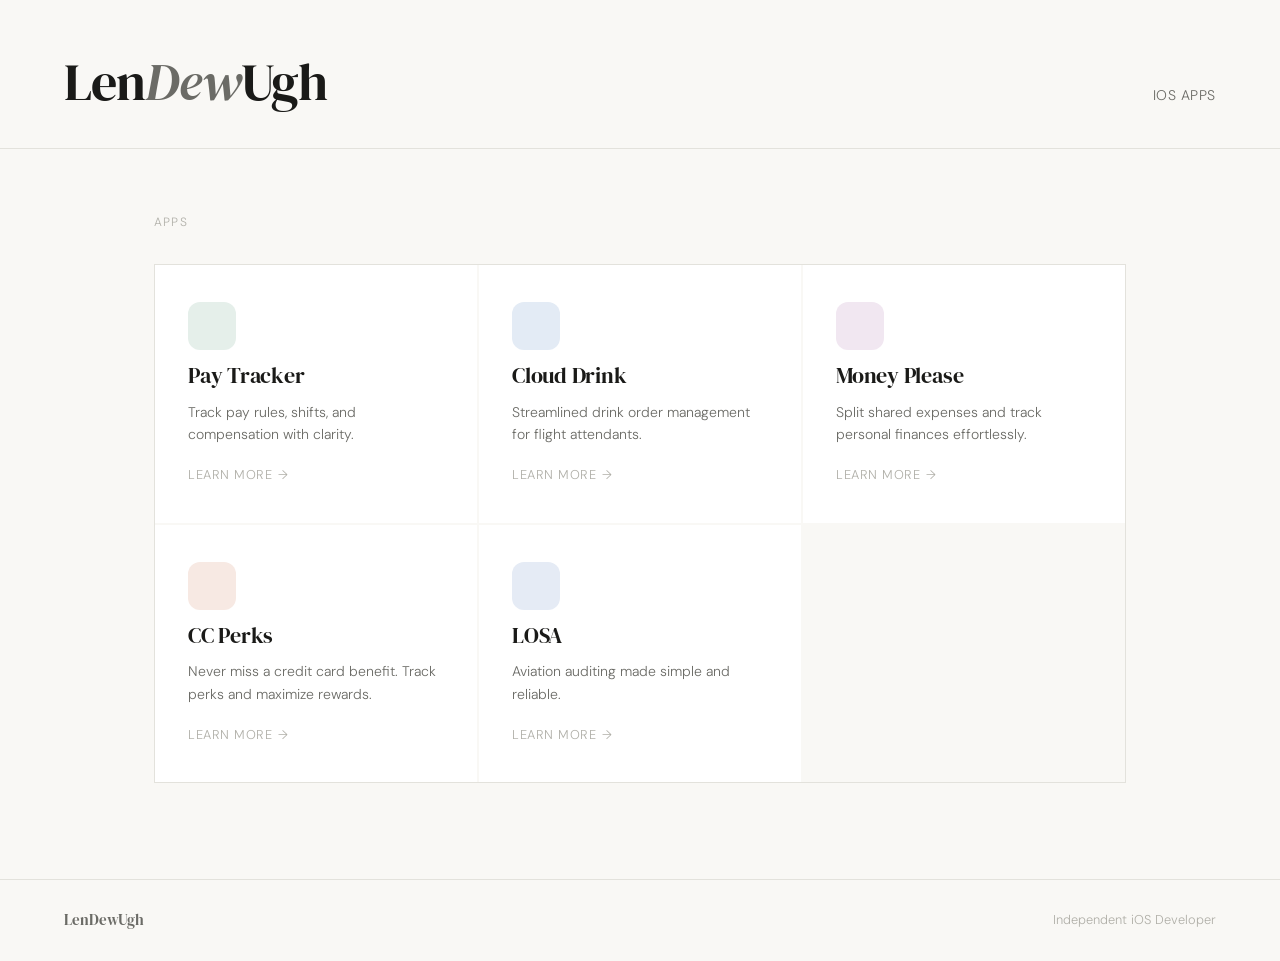
==== index.html @ c354538a "Add files via upload" ====
<!DOCTYPE html>
<html lang="en">
<head>
  <meta charset="UTF-8">
  <meta name="viewport" content="width=device-width, initial-scale=1.0">
  <title>LenDewUgh</title>
  <link rel="preconnect" href="https://fonts.googleapis.com">
  <link rel="preconnect" href="https://fonts.gstatic.com" crossorigin>
  <link href="https://fonts.googleapis.com/css2?family=DM+Serif+Display:ital@0;1&family=DM+Sans:opsz,wght@9..40,300;9..40,400;9..40,500&display=swap" rel="stylesheet">
  <style>
    *, *::before, *::after { box-sizing: border-box; margin: 0; padding: 0; }

    :root {
      --bg: #f9f8f5;
      --ink: #1a1a18;
      --ink-muted: #6b6b66;
      --ink-faint: #b0afa8;
      --rule: #e3e2dc;
      --card-bg: #ffffff;
      --card-hover: #f2f1ed;

      --pay-tracker:   #2e7d52;
      --cloud-drink:   #1a5fa8;
      --money-please:  #8b3a8b;
      --cc-perks:      #b84c1e;
      --losa:          #2e5fa8;
    }

    html { font-size: 16px; }

    body {
      background: var(--bg);
      color: var(--ink);
      font-family: 'DM Sans', sans-serif;
      font-weight: 300;
      line-height: 1.6;
      min-height: 100vh;
    }

    /* ── Header ── */
    header {
      padding: 56px 64px 40px;
      border-bottom: 1px solid var(--rule);
      display: flex;
      align-items: baseline;
      justify-content: space-between;
      flex-wrap: wrap;
      gap: 12px;
    }

    .wordmark {
      font-family: 'DM Serif Display', serif;
      font-size: clamp(2rem, 5vw, 3.25rem);
      letter-spacing: -0.02em;
      line-height: 1;
      color: var(--ink);
    }

    .wordmark em {
      font-style: italic;
      color: var(--ink-muted);
    }

    .tagline {
      font-size: 0.875rem;
      color: var(--ink-muted);
      letter-spacing: 0.04em;
      text-transform: uppercase;
    }

    /* ── Main ── */
    main {
      max-width: 1100px;
      margin: 0 auto;
      padding: 64px 64px 96px;
    }

    .section-label {
      font-size: 0.75rem;
      letter-spacing: 0.1em;
      text-transform: uppercase;
      color: var(--ink-faint);
      margin-bottom: 32px;
    }

    /* ── App grid ── */
    .app-grid {
      display: grid;
      grid-template-columns: repeat(auto-fill, minmax(300px, 1fr));
      gap: 2px;
      border: 1px solid var(--rule);
    }

    .app-card {
      background: var(--card-bg);
      padding: 36px 32px;
      text-decoration: none;
      color: inherit;
      display: flex;
      flex-direction: column;
      gap: 12px;
      border: 1px solid transparent;
      transition: background 0.18s ease, border-color 0.18s ease;
      position: relative;
      overflow: hidden;
    }

    .app-card::before {
      content: '';
      position: absolute;
      top: 0;
      left: 0;
      width: 3px;
      height: 100%;
      background: var(--accent);
      transform: scaleY(0);
      transform-origin: bottom;
      transition: transform 0.22s ease;
    }

    .app-card:hover {
      background: var(--card-hover);
    }

    .app-card:hover::before {
      transform: scaleY(1);
    }

    .app-icon {
      width: 48px;
      height: 48px;
      border-radius: 12px;
      background: var(--accent);
      opacity: 0.12;
      flex-shrink: 0;
    }

    .app-name {
      font-family: 'DM Serif Display', serif;
      font-size: 1.375rem;
      letter-spacing: -0.01em;
      line-height: 1.2;
      color: var(--ink);
    }

    .app-desc {
      font-size: 0.875rem;
      color: var(--ink-muted);
      line-height: 1.6;
      flex: 1;
    }

    .app-arrow {
      font-size: 0.8rem;
      color: var(--ink-faint);
      letter-spacing: 0.04em;
      text-transform: uppercase;
      display: flex;
      align-items: center;
      gap: 6px;
      margin-top: 8px;
      transition: color 0.18s ease, gap 0.18s ease;
    }

    .app-card:hover .app-arrow {
      color: var(--accent);
      gap: 10px;
    }

    .app-arrow::after {
      content: '→';
    }

    /* ── Footer ── */
    footer {
      border-top: 1px solid var(--rule);
      padding: 28px 64px;
      display: flex;
      align-items: center;
      justify-content: space-between;
      flex-wrap: wrap;
      gap: 8px;
    }

    .footer-name {
      font-family: 'DM Serif Display', serif;
      font-size: 0.95rem;
      color: var(--ink-muted);
    }

    .footer-note {
      font-size: 0.8rem;
      color: var(--ink-faint);
    }

    /* ── Fade-in on load ── */
    .app-card {
      opacity: 0;
      transform: translateY(12px);
      animation: fadeUp 0.4s ease forwards;
    }

    @keyframes fadeUp {
      to { opacity: 1; transform: translateY(0); }
    }

    .app-card:nth-child(1) { animation-delay: 0.05s; }
    .app-card:nth-child(2) { animation-delay: 0.10s; }
    .app-card:nth-child(3) { animation-delay: 0.15s; }
    .app-card:nth-child(4) { animation-delay: 0.20s; }
    .app-card:nth-child(5) { animation-delay: 0.25s; }
    .app-card:nth-child(6) { animation-delay: 0.30s; }

    @media (max-width: 640px) {
      header, main, footer { padding-left: 24px; padding-right: 24px; }
      main { padding-top: 40px; }
    }
  </style>
</head>
<body>

  <header>
    <div class="wordmark">Len<em>Dew</em>Ugh</div>
    <div class="tagline">iOS Apps</div>
  </header>

  <main>
    <p class="section-label">Apps</p>

    <div class="app-grid">

      <a href="apps/pay-tracker.html" class="app-card" style="--accent: var(--pay-tracker)">
        <div class="app-icon"></div>
        <div class="app-name">Pay Tracker</div>
        <div class="app-desc">Track pay rules, shifts, and compensation with clarity.</div>
        <div class="app-arrow">Learn more</div>
      </a>

      <a href="apps/cloud-drink.html" class="app-card" style="--accent: var(--cloud-drink)">
        <div class="app-icon"></div>
        <div class="app-name">Cloud Drink</div>
        <div class="app-desc">Streamlined drink order management for flight attendants.</div>
        <div class="app-arrow">Learn more</div>
      </a>

      <a href="apps/money-please.html" class="app-card" style="--accent: var(--money-please)">
        <div class="app-icon"></div>
        <div class="app-name">Money Please</div>
        <div class="app-desc">Split shared expenses and track personal finances effortlessly.</div>
        <div class="app-arrow">Learn more</div>
      </a>

      <a href="apps/cc-perks.html" class="app-card" style="--accent: var(--cc-perks)">
        <div class="app-icon"></div>
        <div class="app-name">CC Perks</div>
        <div class="app-desc">Never miss a credit card benefit. Track perks and maximize rewards.</div>
        <div class="app-arrow">Learn more</div>
      </a>

      <a href="apps/losa.html" class="app-card" style="--accent: var(--losa)">
        <div class="app-icon"></div>
        <div class="app-name">LOSA</div>
        <div class="app-desc">Aviation auditing made simple and reliable.</div>
        <div class="app-arrow">Learn more</div>
      </a>

    </div>
  </main>

  <footer>
    <div class="footer-name">LenDewUgh</div>
    <div class="footer-note">Independent iOS Developer</div>
  </footer>

</body>
</html>
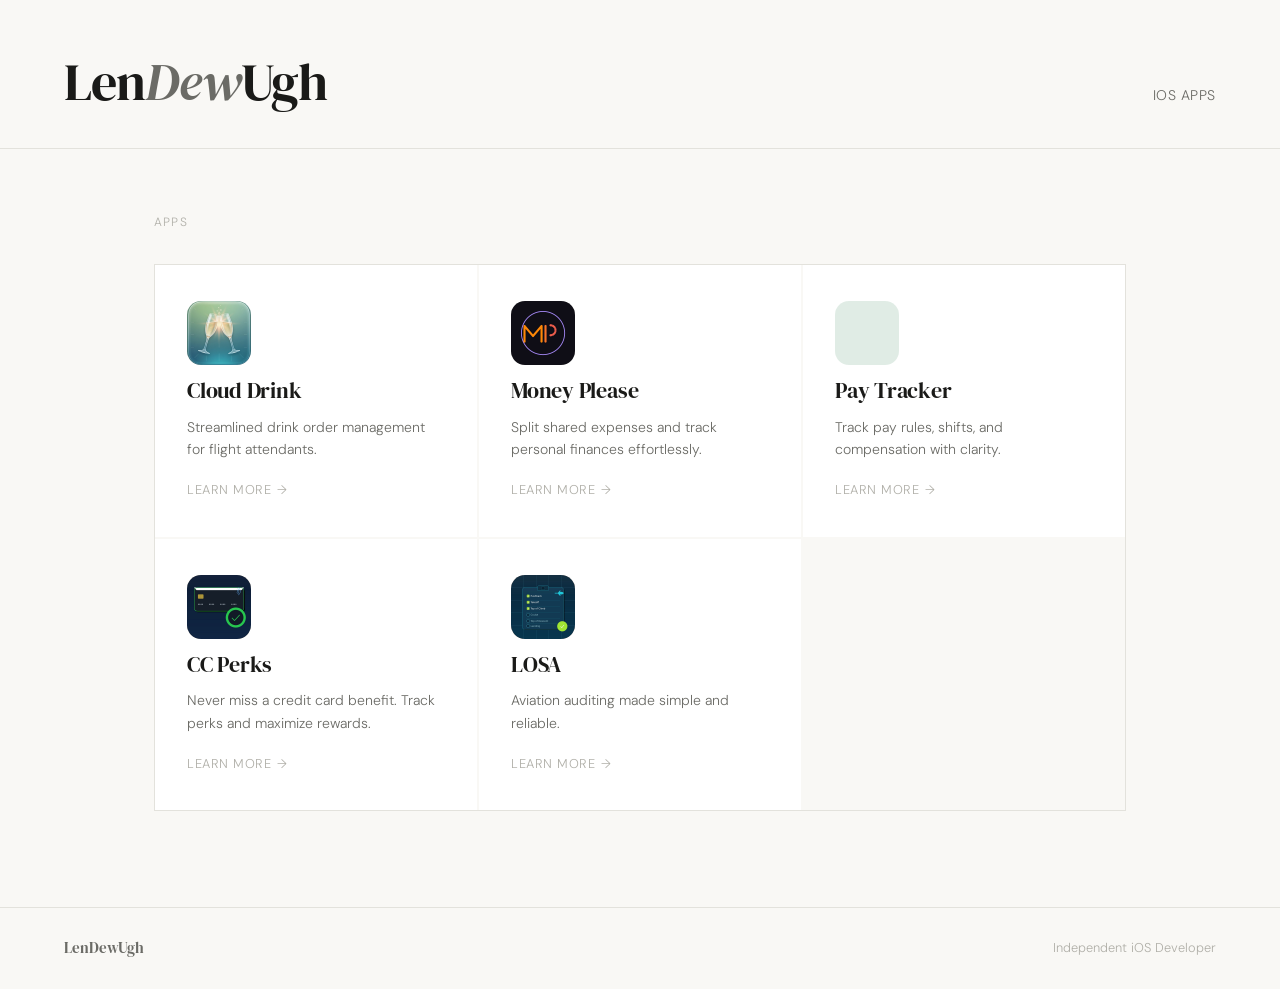
==== commit c822da85: "Update index.html" ====
--- a/index.html
+++ b/index.html
@@ -9,7 +9,6 @@
   <link href="https://fonts.googleapis.com/css2?family=DM+Serif+Display:ital@0;1&family=DM+Sans:opsz,wght@9..40,300;9..40,400;9..40,500&display=swap" rel="stylesheet">
   <style>
     *, *::before, *::after { box-sizing: border-box; margin: 0; padding: 0; }
-
     :root {
       --bg: #f9f8f5;
       --ink: #1a1a18;
@@ -18,16 +17,7 @@
       --rule: #e3e2dc;
       --card-bg: #ffffff;
       --card-hover: #f2f1ed;
-
-      --pay-tracker:   #2e7d52;
-      --cloud-drink:   #1a5fa8;
-      --money-please:  #8b3a8b;
-      --cc-perks:      #b84c1e;
-      --losa:          #2e5fa8;
-    }
-
-    html { font-size: 16px; }
-
+    }
     body {
       background: var(--bg);
       color: var(--ink);
@@ -36,8 +26,6 @@
       line-height: 1.6;
       min-height: 100vh;
     }
-
-    /* ── Header ── */
     header {
       padding: 56px 64px 40px;
       border-bottom: 1px solid var(--rule);
@@ -47,34 +35,24 @@
       flex-wrap: wrap;
       gap: 12px;
     }
-
     .wordmark {
       font-family: 'DM Serif Display', serif;
       font-size: clamp(2rem, 5vw, 3.25rem);
       letter-spacing: -0.02em;
       line-height: 1;
-      color: var(--ink);
-    }
-
-    .wordmark em {
-      font-style: italic;
-      color: var(--ink-muted);
-    }
-
+    }
+    .wordmark em { font-style: italic; color: var(--ink-muted); }
     .tagline {
       font-size: 0.875rem;
       color: var(--ink-muted);
       letter-spacing: 0.04em;
       text-transform: uppercase;
     }
-
-    /* ── Main ── */
     main {
       max-width: 1100px;
       margin: 0 auto;
       padding: 64px 64px 96px;
     }
-
     .section-label {
       font-size: 0.75rem;
       letter-spacing: 0.1em;
@@ -82,15 +60,12 @@
       color: var(--ink-faint);
       margin-bottom: 32px;
     }
-
-    /* ── App grid ── */
     .app-grid {
       display: grid;
       grid-template-columns: repeat(auto-fill, minmax(300px, 1fr));
       gap: 2px;
       border: 1px solid var(--rule);
     }
-
     .app-card {
       background: var(--card-bg);
       padding: 36px 32px;
@@ -99,57 +74,57 @@
       display: flex;
       flex-direction: column;
       gap: 12px;
-      border: 1px solid transparent;
-      transition: background 0.18s ease, border-color 0.18s ease;
+      transition: background 0.18s ease;
       position: relative;
       overflow: hidden;
-    }
-
+      opacity: 0;
+      transform: translateY(12px);
+      animation: fadeUp 0.4s ease forwards;
+    }
     .app-card::before {
       content: '';
       position: absolute;
-      top: 0;
-      left: 0;
-      width: 3px;
-      height: 100%;
+      top: 0; left: 0;
+      width: 3px; height: 100%;
       background: var(--accent);
       transform: scaleY(0);
       transform-origin: bottom;
       transition: transform 0.22s ease;
     }
-
-    .app-card:hover {
-      background: var(--card-hover);
-    }
-
-    .app-card:hover::before {
-      transform: scaleY(1);
-    }
-
+    .app-card:hover { background: var(--card-hover); }
+    .app-card:hover::before { transform: scaleY(1); }
     .app-icon {
-      width: 48px;
-      height: 48px;
-      border-radius: 12px;
+      width: 64px;
+      height: 64px;
+      border-radius: 14px;
+      overflow: hidden;
+      flex-shrink: 0;
+    }
+    .app-icon img {
+      width: 100%;
+      height: 100%;
+      object-fit: cover;
+    }
+    .app-icon-placeholder {
+      width: 64px;
+      height: 64px;
+      border-radius: 14px;
       background: var(--accent);
-      opacity: 0.12;
+      opacity: 0.15;
       flex-shrink: 0;
     }
-
     .app-name {
       font-family: 'DM Serif Display', serif;
       font-size: 1.375rem;
       letter-spacing: -0.01em;
       line-height: 1.2;
-      color: var(--ink);
-    }
-
+    }
     .app-desc {
       font-size: 0.875rem;
       color: var(--ink-muted);
       line-height: 1.6;
       flex: 1;
     }
-
     .app-arrow {
       font-size: 0.8rem;
       color: var(--ink-faint);
@@ -161,17 +136,8 @@
       margin-top: 8px;
       transition: color 0.18s ease, gap 0.18s ease;
     }
-
-    .app-card:hover .app-arrow {
-      color: var(--accent);
-      gap: 10px;
-    }
-
-    .app-arrow::after {
-      content: '→';
-    }
-
-    /* ── Footer ── */
+    .app-card:hover .app-arrow { color: var(--accent); gap: 10px; }
+    .app-arrow::after { content: '→'; }
     footer {
       border-top: 1px solid var(--rule);
       padding: 28px 64px;
@@ -181,36 +147,18 @@
       flex-wrap: wrap;
       gap: 8px;
     }
-
     .footer-name {
       font-family: 'DM Serif Display', serif;
       font-size: 0.95rem;
       color: var(--ink-muted);
     }
-
-    .footer-note {
-      font-size: 0.8rem;
-      color: var(--ink-faint);
-    }
-
-    /* ── Fade-in on load ── */
-    .app-card {
-      opacity: 0;
-      transform: translateY(12px);
-      animation: fadeUp 0.4s ease forwards;
-    }
-
-    @keyframes fadeUp {
-      to { opacity: 1; transform: translateY(0); }
-    }
-
+    .footer-note { font-size: 0.8rem; color: var(--ink-faint); }
+    @keyframes fadeUp { to { opacity: 1; transform: translateY(0); } }
     .app-card:nth-child(1) { animation-delay: 0.05s; }
     .app-card:nth-child(2) { animation-delay: 0.10s; }
     .app-card:nth-child(3) { animation-delay: 0.15s; }
     .app-card:nth-child(4) { animation-delay: 0.20s; }
     .app-card:nth-child(5) { animation-delay: 0.25s; }
-    .app-card:nth-child(6) { animation-delay: 0.30s; }
-
     @media (max-width: 640px) {
       header, main, footer { padding-left: 24px; padding-right: 24px; }
       main { padding-top: 40px; }
@@ -218,47 +166,44 @@
   </style>
 </head>
 <body>
-
   <header>
     <div class="wordmark">Len<em>Dew</em>Ugh</div>
     <div class="tagline">iOS Apps</div>
   </header>
-
   <main>
     <p class="section-label">Apps</p>
-
     <div class="app-grid">
 
-      <a href="apps/pay-tracker.html" class="app-card" style="--accent: var(--pay-tracker)">
-        <div class="app-icon"></div>
+      <a href="apps/cloud-drink.html" class="app-card" style="--accent: #1a5fa8">
+        <div class="app-icon"><img src="[data-uri]" alt="Cloud Drink icon"></div>
+        <div class="app-name">Cloud Drink</div>
+        <div class="app-desc">Streamlined drink order management for flight attendants.</div>
+        <div class="app-arrow">Learn more</div>
+      </a>
+
+      <a href="apps/money-please.html" class="app-card" style="--accent: #8b3a8b">
+        <div class="app-icon"><img src="[data-uri]" alt="Money Please icon"></div>
+        <div class="app-name">Money Please</div>
+        <div class="app-desc">Split shared expenses and track personal finances effortlessly.</div>
+        <div class="app-arrow">Learn more</div>
+      </a>
+
+      <a href="apps/pay-tracker.html" class="app-card" style="--accent: #2e7d52">
+        <div class="app-icon-placeholder"></div>
         <div class="app-name">Pay Tracker</div>
         <div class="app-desc">Track pay rules, shifts, and compensation with clarity.</div>
         <div class="app-arrow">Learn more</div>
       </a>
 
-      <a href="apps/cloud-drink.html" class="app-card" style="--accent: var(--cloud-drink)">
-        <div class="app-icon"></div>
-        <div class="app-name">Cloud Drink</div>
-        <div class="app-desc">Streamlined drink order management for flight attendants.</div>
-        <div class="app-arrow">Learn more</div>
-      </a>
-
-      <a href="apps/money-please.html" class="app-card" style="--accent: var(--money-please)">
-        <div class="app-icon"></div>
-        <div class="app-name">Money Please</div>
-        <div class="app-desc">Split shared expenses and track personal finances effortlessly.</div>
-        <div class="app-arrow">Learn more</div>
-      </a>
-
-      <a href="apps/cc-perks.html" class="app-card" style="--accent: var(--cc-perks)">
-        <div class="app-icon"></div>
+      <a href="apps/cc-perks.html" class="app-card" style="--accent: #b84c1e">
+        <div class="app-icon"><img src="[data-uri]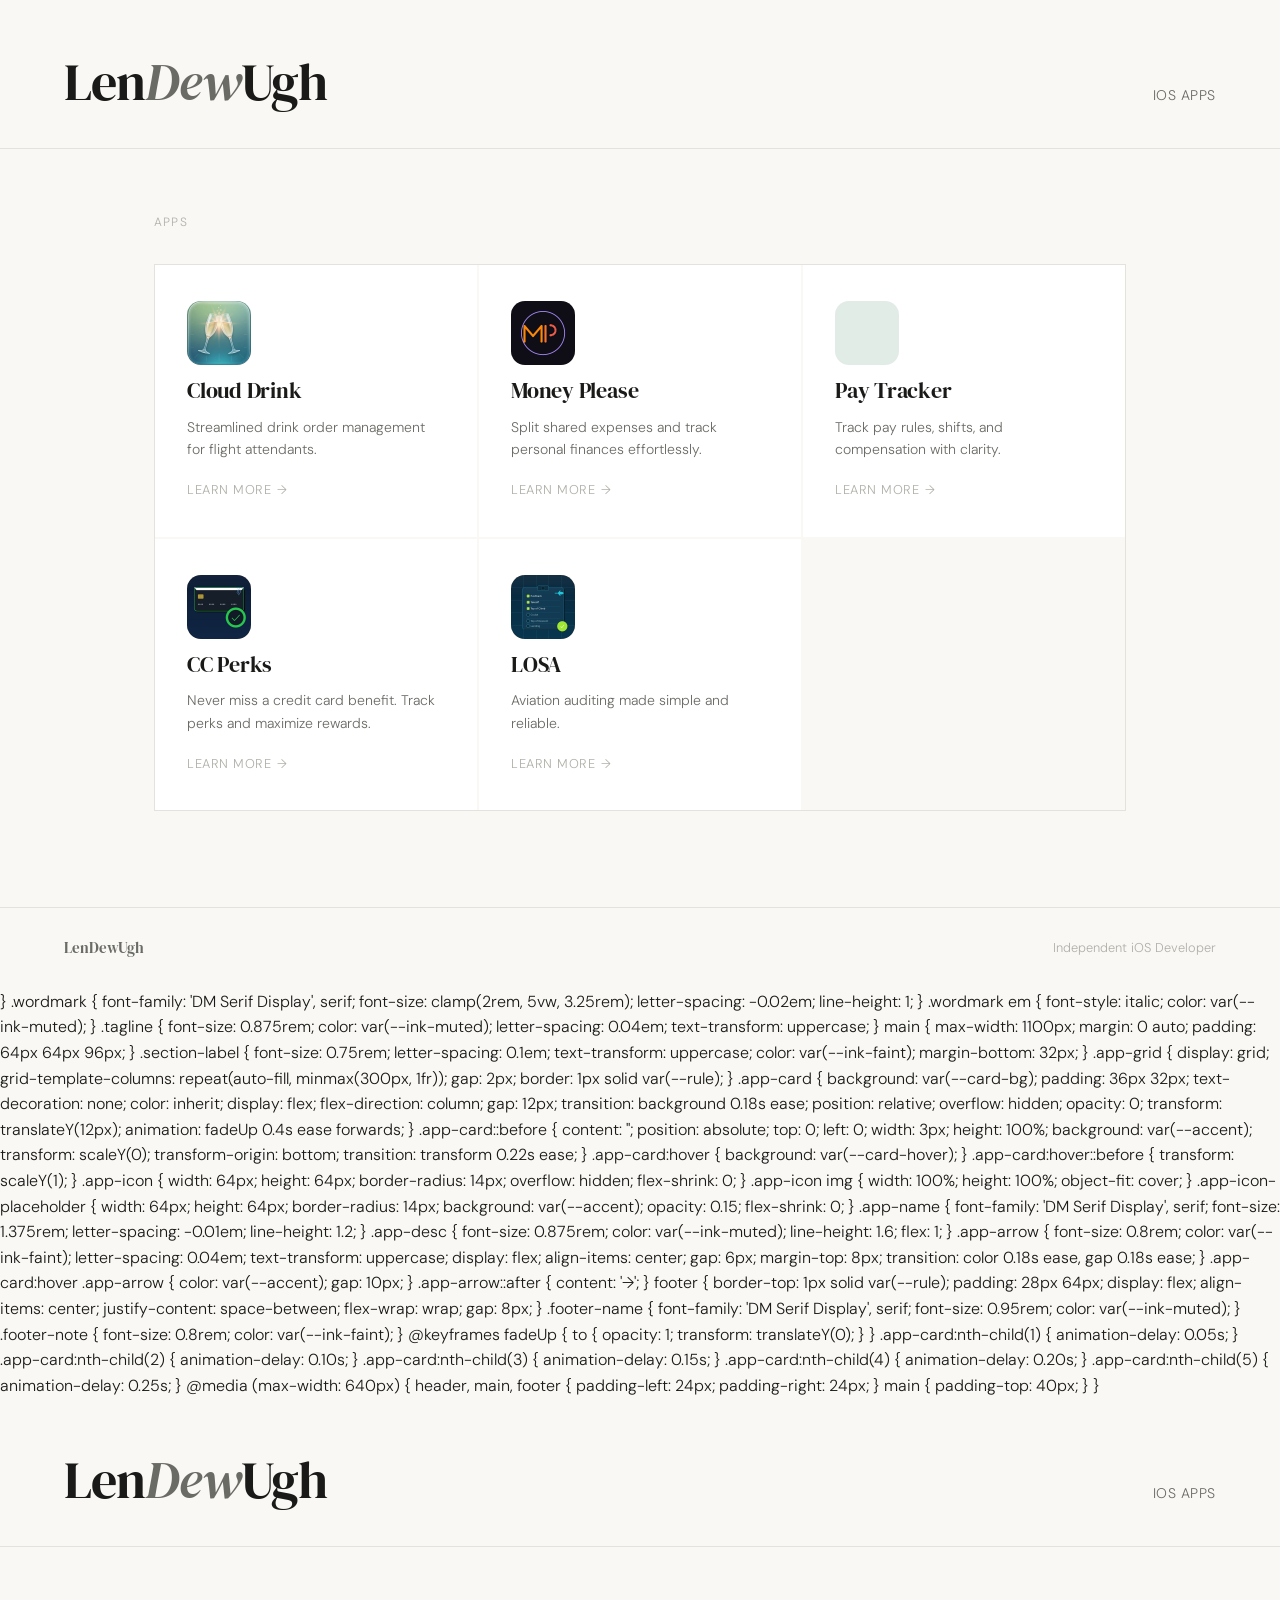
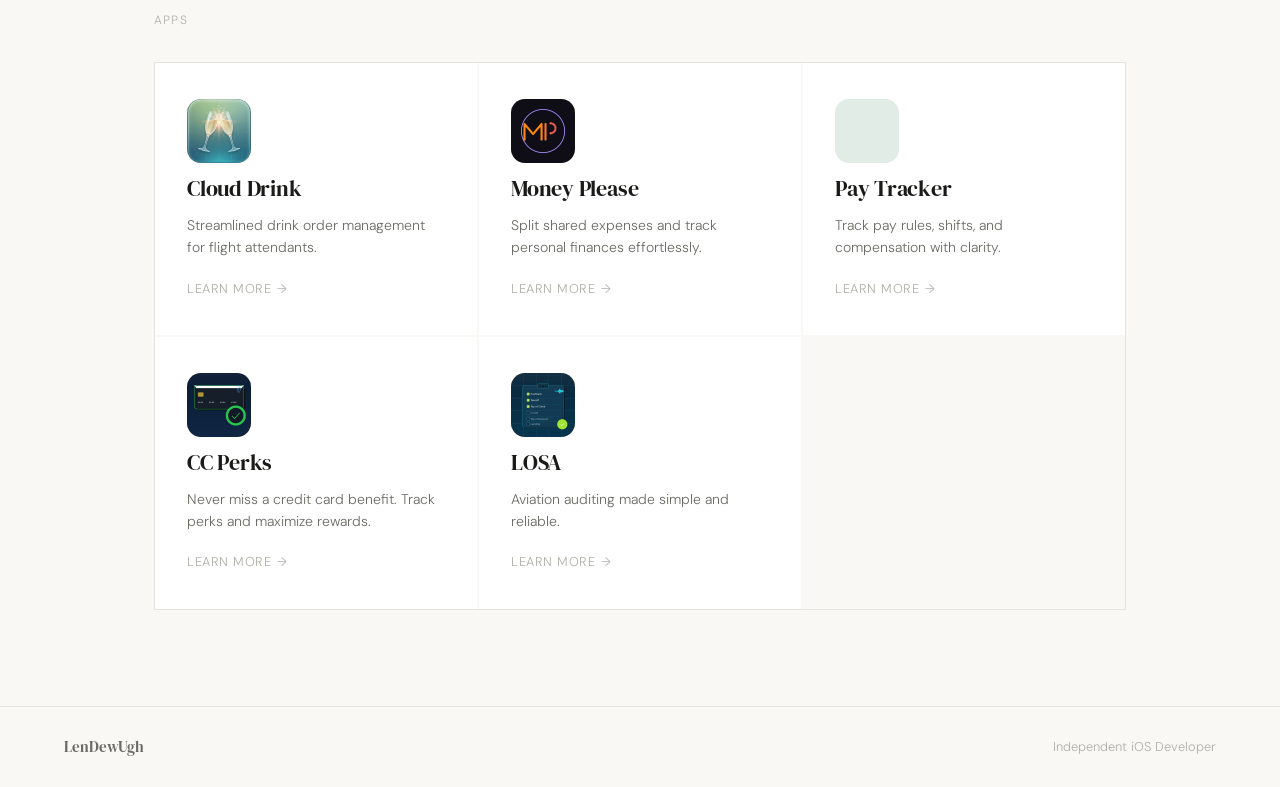
==== commit 0aee9e7f: "Update index.html" ====
--- a/index.html
+++ b/index.html
@@ -216,4 +216,186 @@
     <div class="footer-note">Independent iOS Developer</div>
   </footer>
 </body>
+</html>    }
+    .wordmark {
+      font-family: 'DM Serif Display', serif;
+      font-size: clamp(2rem, 5vw, 3.25rem);
+      letter-spacing: -0.02em;
+      line-height: 1;
+    }
+    .wordmark em { font-style: italic; color: var(--ink-muted); }
+    .tagline {
+      font-size: 0.875rem;
+      color: var(--ink-muted);
+      letter-spacing: 0.04em;
+      text-transform: uppercase;
+    }
+    main {
+      max-width: 1100px;
+      margin: 0 auto;
+      padding: 64px 64px 96px;
+    }
+    .section-label {
+      font-size: 0.75rem;
+      letter-spacing: 0.1em;
+      text-transform: uppercase;
+      color: var(--ink-faint);
+      margin-bottom: 32px;
+    }
+    .app-grid {
+      display: grid;
+      grid-template-columns: repeat(auto-fill, minmax(300px, 1fr));
+      gap: 2px;
+      border: 1px solid var(--rule);
+    }
+    .app-card {
+      background: var(--card-bg);
+      padding: 36px 32px;
+      text-decoration: none;
+      color: inherit;
+      display: flex;
+      flex-direction: column;
+      gap: 12px;
+      transition: background 0.18s ease;
+      position: relative;
+      overflow: hidden;
+      opacity: 0;
+      transform: translateY(12px);
+      animation: fadeUp 0.4s ease forwards;
+    }
+    .app-card::before {
+      content: '';
+      position: absolute;
+      top: 0; left: 0;
+      width: 3px; height: 100%;
+      background: var(--accent);
+      transform: scaleY(0);
+      transform-origin: bottom;
+      transition: transform 0.22s ease;
+    }
+    .app-card:hover { background: var(--card-hover); }
+    .app-card:hover::before { transform: scaleY(1); }
+    .app-icon {
+      width: 64px;
+      height: 64px;
+      border-radius: 14px;
+      overflow: hidden;
+      flex-shrink: 0;
+    }
+    .app-icon img {
+      width: 100%;
+      height: 100%;
+      object-fit: cover;
+    }
+    .app-icon-placeholder {
+      width: 64px;
+      height: 64px;
+      border-radius: 14px;
+      background: var(--accent);
+      opacity: 0.15;
+      flex-shrink: 0;
+    }
+    .app-name {
+      font-family: 'DM Serif Display', serif;
+      font-size: 1.375rem;
+      letter-spacing: -0.01em;
+      line-height: 1.2;
+    }
+    .app-desc {
+      font-size: 0.875rem;
+      color: var(--ink-muted);
+      line-height: 1.6;
+      flex: 1;
+    }
+    .app-arrow {
+      font-size: 0.8rem;
+      color: var(--ink-faint);
+      letter-spacing: 0.04em;
+      text-transform: uppercase;
+      display: flex;
+      align-items: center;
+      gap: 6px;
+      margin-top: 8px;
+      transition: color 0.18s ease, gap 0.18s ease;
+    }
+    .app-card:hover .app-arrow { color: var(--accent); gap: 10px; }
+    .app-arrow::after { content: '→'; }
+    footer {
+      border-top: 1px solid var(--rule);
+      padding: 28px 64px;
+      display: flex;
+      align-items: center;
+      justify-content: space-between;
+      flex-wrap: wrap;
+      gap: 8px;
+    }
+    .footer-name {
+      font-family: 'DM Serif Display', serif;
+      font-size: 0.95rem;
+      color: var(--ink-muted);
+    }
+    .footer-note { font-size: 0.8rem; color: var(--ink-faint); }
+    @keyframes fadeUp { to { opacity: 1; transform: translateY(0); } }
+    .app-card:nth-child(1) { animation-delay: 0.05s; }
+    .app-card:nth-child(2) { animation-delay: 0.10s; }
+    .app-card:nth-child(3) { animation-delay: 0.15s; }
+    .app-card:nth-child(4) { animation-delay: 0.20s; }
+    .app-card:nth-child(5) { animation-delay: 0.25s; }
+    @media (max-width: 640px) {
+      header, main, footer { padding-left: 24px; padding-right: 24px; }
+      main { padding-top: 40px; }
+    }
+  </style>
+</head>
+<body>
+  <header>
+    <div class="wordmark">Len<em>Dew</em>Ugh</div>
+    <div class="tagline">iOS Apps</div>
+  </header>
+  <main>
+    <p class="section-label">Apps</p>
+    <div class="app-grid">
+
+      <a href="apps/cloud-drink.html" class="app-card" style="--accent: #1a5fa8">
+        <div class="app-icon"><img src="[data-uri]" alt="Cloud Drink icon"></div>
+        <div class="app-name">Cloud Drink</div>
+        <div class="app-desc">Streamlined drink order management for flight attendants.</div>
+        <div class="app-arrow">Learn more</div>
+      </a>
+
+      <a href="apps/money-please.html" class="app-card" style="--accent: #8b3a8b">
+        <div class="app-icon"><img src="[data-uri]" alt="Money Please icon"></div>
+        <div class="app-name">Money Please</div>
+        <div class="app-desc">Split shared expenses and track personal finances effortlessly.</div>
+        <div class="app-arrow">Learn more</div>
+      </a>
+
+      <a href="apps/pay-tracker.html" class="app-card" style="--accent: #2e7d52">
+        <div class="app-icon-placeholder"></div>
+        <div class="app-name">Pay Tracker</div>
+        <div class="app-desc">Track pay rules, shifts, and compensation with clarity.</div>
+        <div class="app-arrow">Learn more</div>
+      </a>
+
+      <a href="apps/cc-perks.html" class="app-card" style="--accent: #b84c1e">
+        <div class="app-icon"><img src="[data-uri]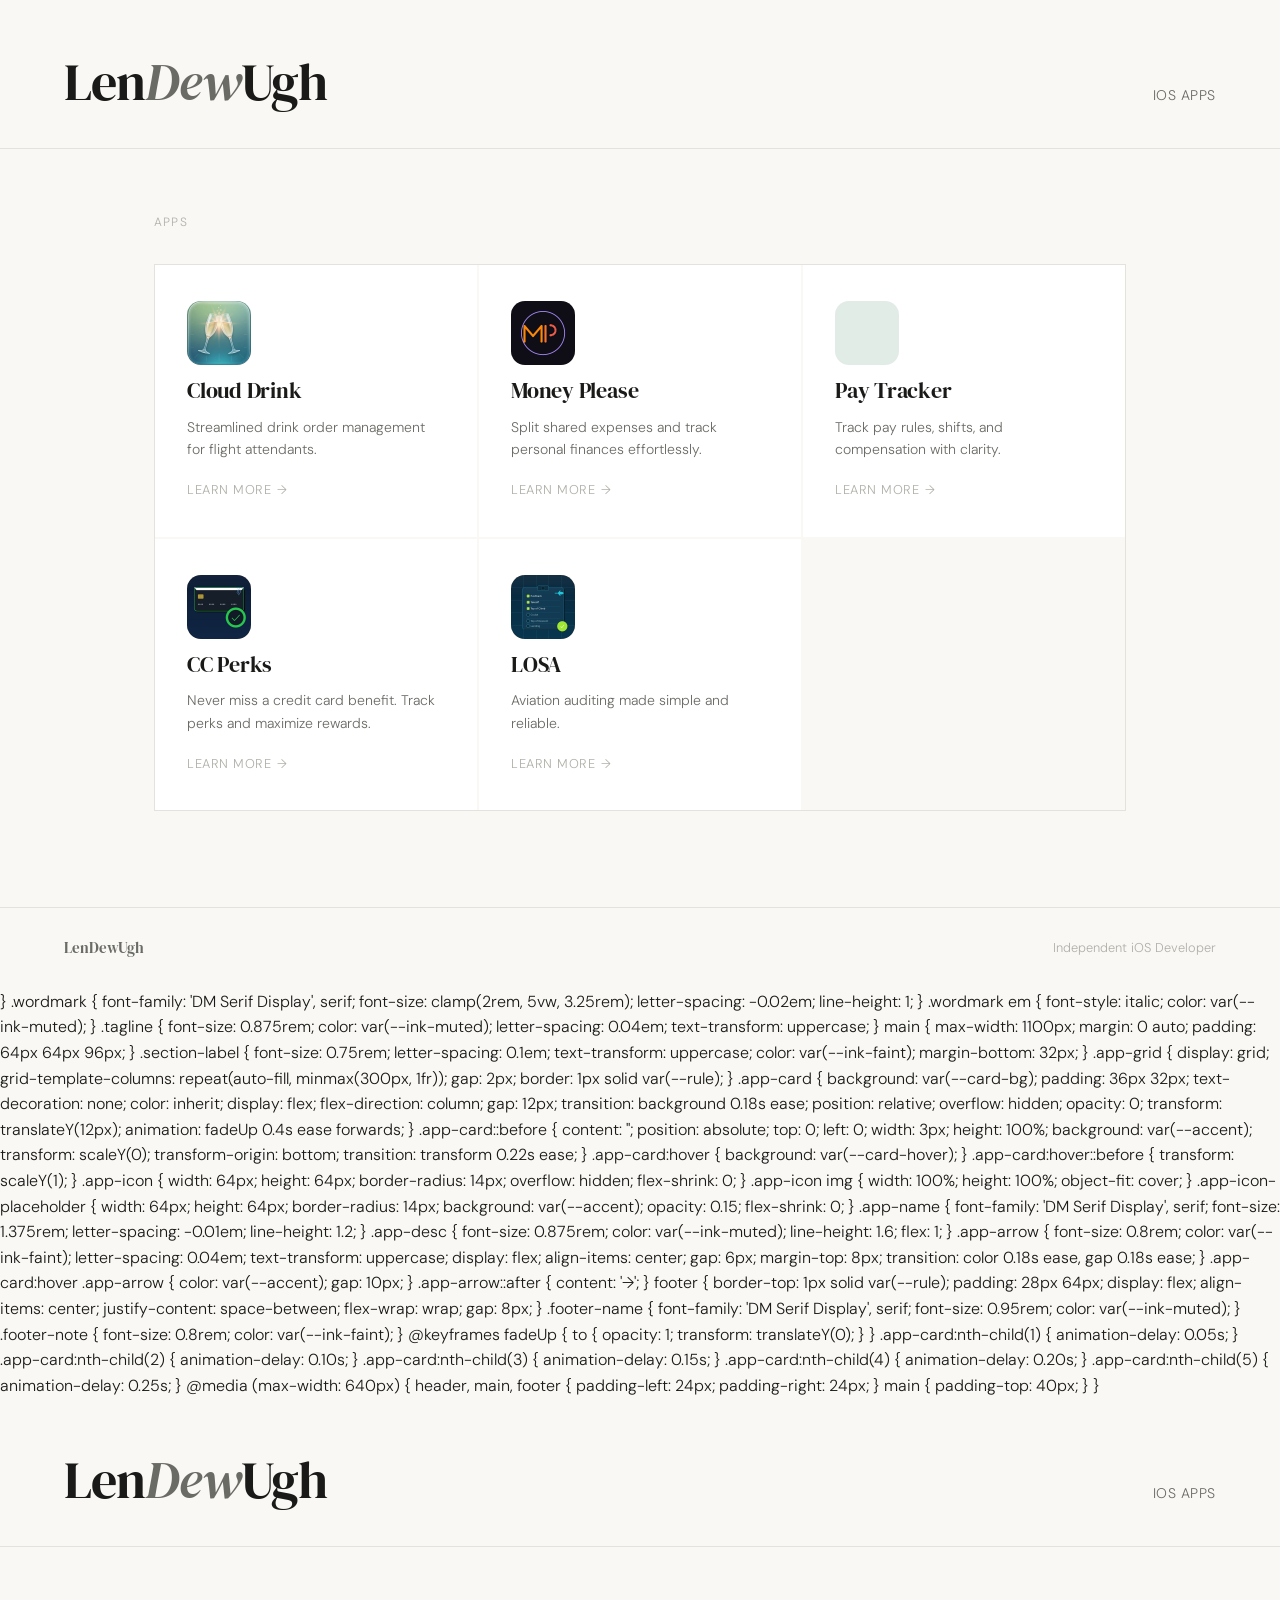
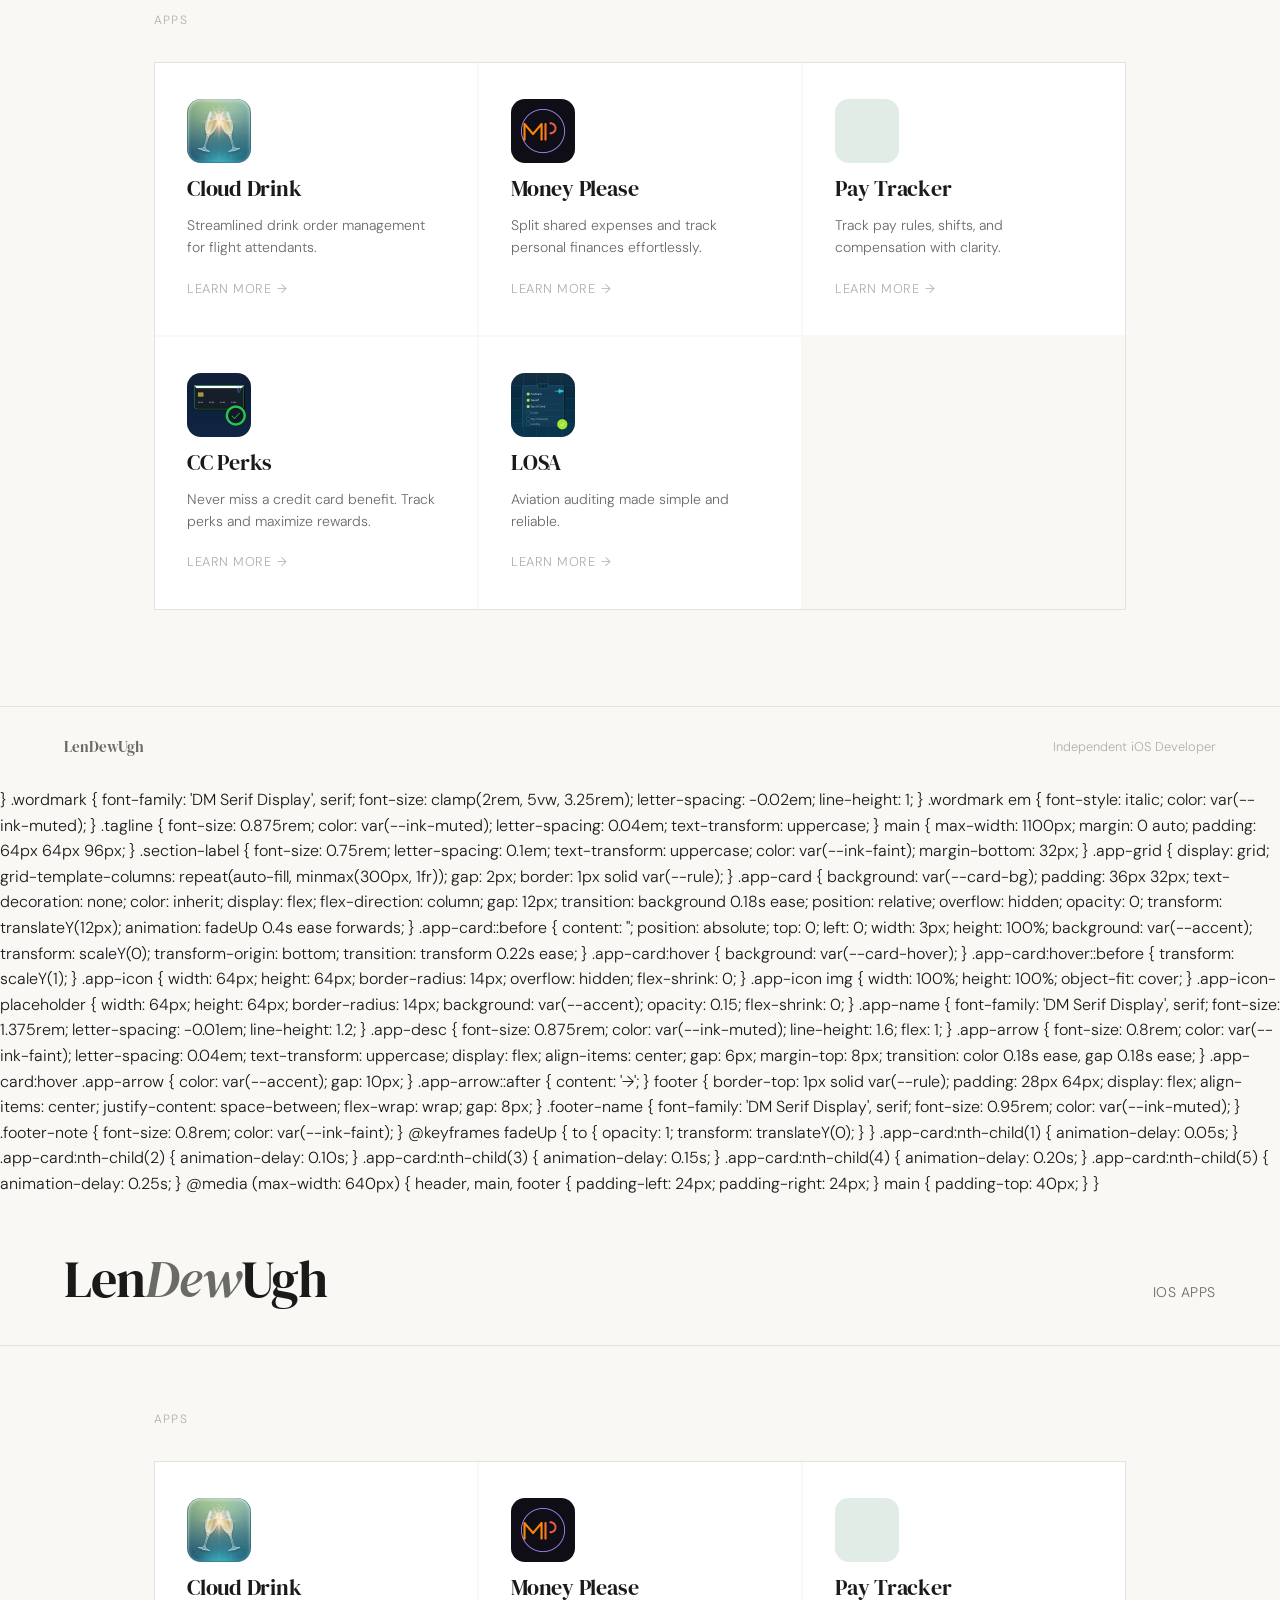
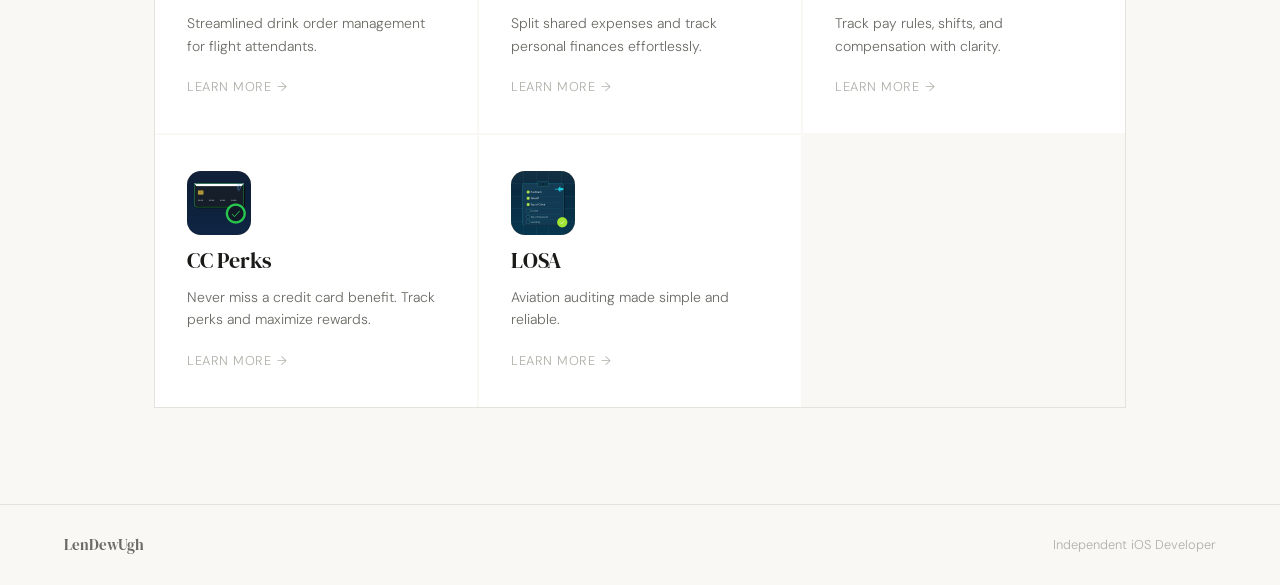
==== commit 3da8d8a4: "Update index.html" ====
--- a/index.html
+++ b/index.html
@@ -398,4 +398,186 @@
     <div class="footer-note">Independent iOS Developer</div>
   </footer>
 </body>
+</html>    }
+    .wordmark {
+      font-family: 'DM Serif Display', serif;
+      font-size: clamp(2rem, 5vw, 3.25rem);
+      letter-spacing: -0.02em;
+      line-height: 1;
+    }
+    .wordmark em { font-style: italic; color: var(--ink-muted); }
+    .tagline {
+      font-size: 0.875rem;
+      color: var(--ink-muted);
+      letter-spacing: 0.04em;
+      text-transform: uppercase;
+    }
+    main {
+      max-width: 1100px;
+      margin: 0 auto;
+      padding: 64px 64px 96px;
+    }
+    .section-label {
+      font-size: 0.75rem;
+      letter-spacing: 0.1em;
+      text-transform: uppercase;
+      color: var(--ink-faint);
+      margin-bottom: 32px;
+    }
+    .app-grid {
+      display: grid;
+      grid-template-columns: repeat(auto-fill, minmax(300px, 1fr));
+      gap: 2px;
+      border: 1px solid var(--rule);
+    }
+    .app-card {
+      background: var(--card-bg);
+      padding: 36px 32px;
+      text-decoration: none;
+      color: inherit;
+      display: flex;
+      flex-direction: column;
+      gap: 12px;
+      transition: background 0.18s ease;
+      position: relative;
+      overflow: hidden;
+      opacity: 0;
+      transform: translateY(12px);
+      animation: fadeUp 0.4s ease forwards;
+    }
+    .app-card::before {
+      content: '';
+      position: absolute;
+      top: 0; left: 0;
+      width: 3px; height: 100%;
+      background: var(--accent);
+      transform: scaleY(0);
+      transform-origin: bottom;
+      transition: transform 0.22s ease;
+    }
+    .app-card:hover { background: var(--card-hover); }
+    .app-card:hover::before { transform: scaleY(1); }
+    .app-icon {
+      width: 64px;
+      height: 64px;
+      border-radius: 14px;
+      overflow: hidden;
+      flex-shrink: 0;
+    }
+    .app-icon img {
+      width: 100%;
+      height: 100%;
+      object-fit: cover;
+    }
+    .app-icon-placeholder {
+      width: 64px;
+      height: 64px;
+      border-radius: 14px;
+      background: var(--accent);
+      opacity: 0.15;
+      flex-shrink: 0;
+    }
+    .app-name {
+      font-family: 'DM Serif Display', serif;
+      font-size: 1.375rem;
+      letter-spacing: -0.01em;
+      line-height: 1.2;
+    }
+    .app-desc {
+      font-size: 0.875rem;
+      color: var(--ink-muted);
+      line-height: 1.6;
+      flex: 1;
+    }
+    .app-arrow {
+      font-size: 0.8rem;
+      color: var(--ink-faint);
+      letter-spacing: 0.04em;
+      text-transform: uppercase;
+      display: flex;
+      align-items: center;
+      gap: 6px;
+      margin-top: 8px;
+      transition: color 0.18s ease, gap 0.18s ease;
+    }
+    .app-card:hover .app-arrow { color: var(--accent); gap: 10px; }
+    .app-arrow::after { content: '→'; }
+    footer {
+      border-top: 1px solid var(--rule);
+      padding: 28px 64px;
+      display: flex;
+      align-items: center;
+      justify-content: space-between;
+      flex-wrap: wrap;
+      gap: 8px;
+    }
+    .footer-name {
+      font-family: 'DM Serif Display', serif;
+      font-size: 0.95rem;
+      color: var(--ink-muted);
+    }
+    .footer-note { font-size: 0.8rem; color: var(--ink-faint); }
+    @keyframes fadeUp { to { opacity: 1; transform: translateY(0); } }
+    .app-card:nth-child(1) { animation-delay: 0.05s; }
+    .app-card:nth-child(2) { animation-delay: 0.10s; }
+    .app-card:nth-child(3) { animation-delay: 0.15s; }
+    .app-card:nth-child(4) { animation-delay: 0.20s; }
+    .app-card:nth-child(5) { animation-delay: 0.25s; }
+    @media (max-width: 640px) {
+      header, main, footer { padding-left: 24px; padding-right: 24px; }
+      main { padding-top: 40px; }
+    }
+  </style>
+</head>
+<body>
+  <header>
+    <div class="wordmark">Len<em>Dew</em>Ugh</div>
+    <div class="tagline">iOS Apps</div>
+  </header>
+  <main>
+    <p class="section-label">Apps</p>
+    <div class="app-grid">
+
+      <a href="apps/cloud-drink.html" class="app-card" style="--accent: #1a5fa8">
+        <div class="app-icon"><img src="[data-uri]" alt="Cloud Drink icon"></div>
+        <div class="app-name">Cloud Drink</div>
+        <div class="app-desc">Streamlined drink order management for flight attendants.</div>
+        <div class="app-arrow">Learn more</div>
+      </a>
+
+      <a href="apps/money-please.html" class="app-card" style="--accent: #8b3a8b">
+        <div class="app-icon"><img src="[data-uri]" alt="Money Please icon"></div>
+        <div class="app-name">Money Please</div>
+        <div class="app-desc">Split shared expenses and track personal finances effortlessly.</div>
+        <div class="app-arrow">Learn more</div>
+      </a>
+
+      <a href="apps/pay-tracker.html" class="app-card" style="--accent: #2e7d52">
+        <div class="app-icon-placeholder"></div>
+        <div class="app-name">Pay Tracker</div>
+        <div class="app-desc">Track pay rules, shifts, and compensation with clarity.</div>
+        <div class="app-arrow">Learn more</div>
+      </a>
+
+      <a href="apps/cc-perks.html" class="app-card" style="--accent: #b84c1e">
+        <div class="app-icon"><img src="[data-uri]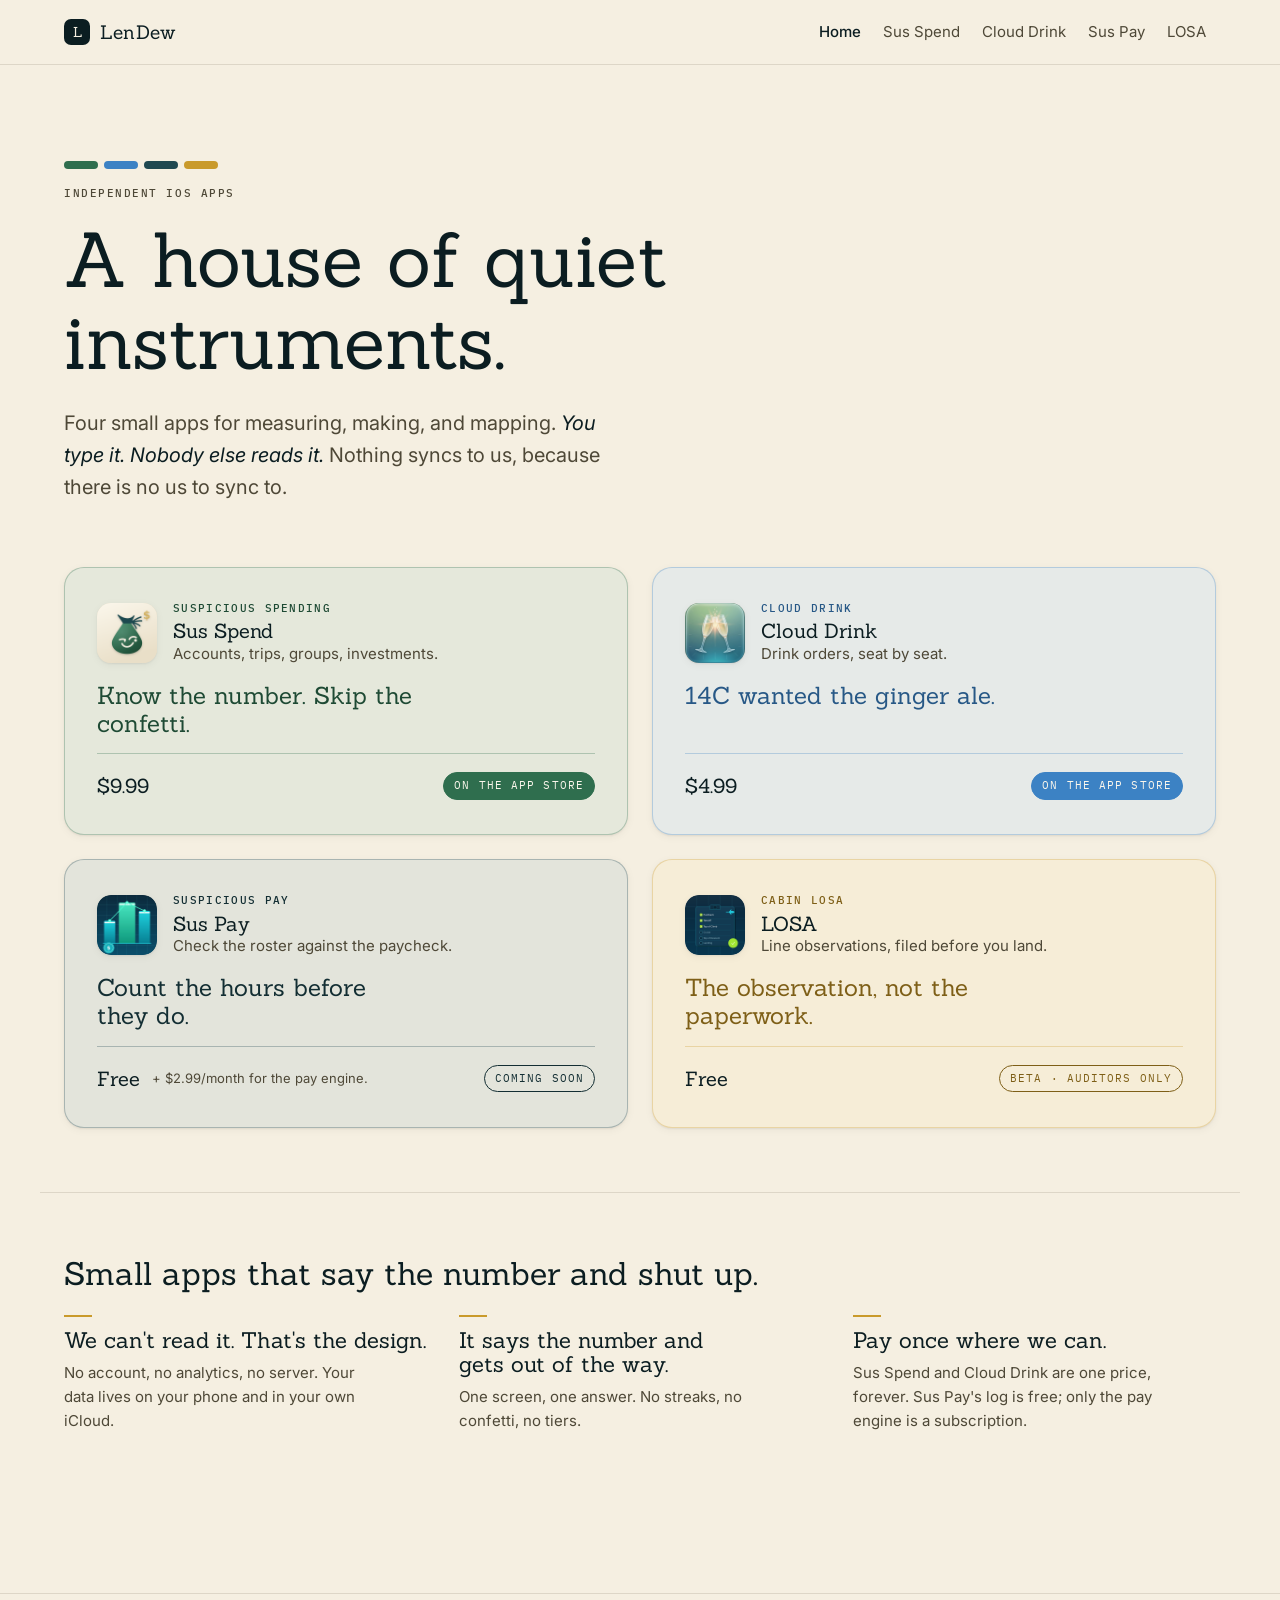
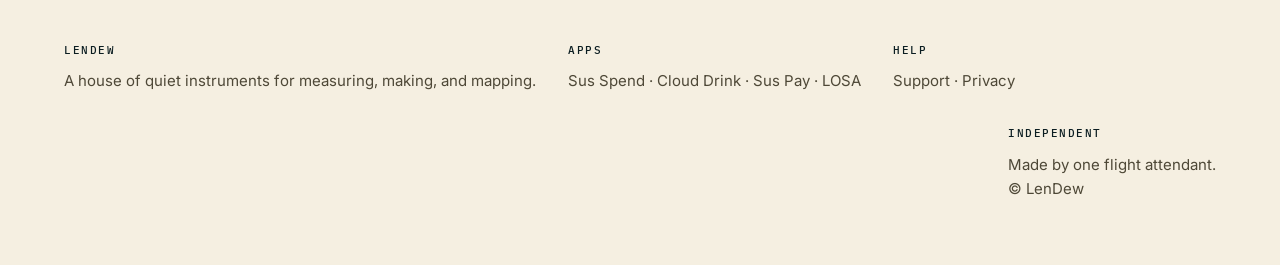
==== commit ad876d16: "Rebuild site: shared stylesheet, generated app pages, support and privacy Co-Authored-By: Claude Opu" ====
--- a/index.html
+++ b/index.html
@@ -1,583 +1,81 @@
 <!DOCTYPE html>
 <html lang="en">
 <head>
-  <meta charset="UTF-8">
-  <meta name="viewport" content="width=device-width, initial-scale=1.0">
-  <title>LenDewUgh</title>
-  <link rel="preconnect" href="https://fonts.googleapis.com">
-  <link rel="preconnect" href="https://fonts.gstatic.com" crossorigin>
-  <link href="https://fonts.googleapis.com/css2?family=DM+Serif+Display:ital@0;1&family=DM+Sans:opsz,wght@9..40,300;9..40,400;9..40,500&display=swap" rel="stylesheet">
-  <style>
-    *, *::before, *::after { box-sizing: border-box; margin: 0; padding: 0; }
-    :root {
-      --bg: #f9f8f5;
-      --ink: #1a1a18;
-      --ink-muted: #6b6b66;
-      --ink-faint: #b0afa8;
-      --rule: #e3e2dc;
-      --card-bg: #ffffff;
-      --card-hover: #f2f1ed;
-    }
-    body {
-      background: var(--bg);
-      color: var(--ink);
-      font-family: 'DM Sans', sans-serif;
-      font-weight: 300;
-      line-height: 1.6;
-      min-height: 100vh;
-    }
-    header {
-      padding: 56px 64px 40px;
-      border-bottom: 1px solid var(--rule);
-      display: flex;
-      align-items: baseline;
-      justify-content: space-between;
-      flex-wrap: wrap;
-      gap: 12px;
-    }
-    .wordmark {
-      font-family: 'DM Serif Display', serif;
-      font-size: clamp(2rem, 5vw, 3.25rem);
-      letter-spacing: -0.02em;
-      line-height: 1;
-    }
-    .wordmark em { font-style: italic; color: var(--ink-muted); }
-    .tagline {
-      font-size: 0.875rem;
-      color: var(--ink-muted);
-      letter-spacing: 0.04em;
-      text-transform: uppercase;
-    }
-    main {
-      max-width: 1100px;
-      margin: 0 auto;
-      padding: 64px 64px 96px;
-    }
-    .section-label {
-      font-size: 0.75rem;
-      letter-spacing: 0.1em;
-      text-transform: uppercase;
-      color: var(--ink-faint);
-      margin-bottom: 32px;
-    }
-    .app-grid {
-      display: grid;
-      grid-template-columns: repeat(auto-fill, minmax(300px, 1fr));
-      gap: 2px;
-      border: 1px solid var(--rule);
-    }
-    .app-card {
-      background: var(--card-bg);
-      padding: 36px 32px;
-      text-decoration: none;
-      color: inherit;
-      display: flex;
-      flex-direction: column;
-      gap: 12px;
-      transition: background 0.18s ease;
-      position: relative;
-      overflow: hidden;
-      opacity: 0;
-      transform: translateY(12px);
-      animation: fadeUp 0.4s ease forwards;
-    }
-    .app-card::before {
-      content: '';
-      position: absolute;
-      top: 0; left: 0;
-      width: 3px; height: 100%;
-      background: var(--accent);
-      transform: scaleY(0);
-      transform-origin: bottom;
-      transition: transform 0.22s ease;
-    }
-    .app-card:hover { background: var(--card-hover); }
-    .app-card:hover::before { transform: scaleY(1); }
-    .app-icon {
-      width: 64px;
-      height: 64px;
-      border-radius: 14px;
-      overflow: hidden;
-      flex-shrink: 0;
-    }
-    .app-icon img {
-      width: 100%;
-      height: 100%;
-      object-fit: cover;
-    }
-    .app-icon-placeholder {
-      width: 64px;
-      height: 64px;
-      border-radius: 14px;
-      background: var(--accent);
-      opacity: 0.15;
-      flex-shrink: 0;
-    }
-    .app-name {
-      font-family: 'DM Serif Display', serif;
-      font-size: 1.375rem;
-      letter-spacing: -0.01em;
-      line-height: 1.2;
-    }
-    .app-desc {
-      font-size: 0.875rem;
-      color: var(--ink-muted);
-      line-height: 1.6;
-      flex: 1;
-    }
-    .app-arrow {
-      font-size: 0.8rem;
-      color: var(--ink-faint);
-      letter-spacing: 0.04em;
-      text-transform: uppercase;
-      display: flex;
-      align-items: center;
-      gap: 6px;
-      margin-top: 8px;
-      transition: color 0.18s ease, gap 0.18s ease;
-    }
-    .app-card:hover .app-arrow { color: var(--accent); gap: 10px; }
-    .app-arrow::after { content: '→'; }
-    footer {
-      border-top: 1px solid var(--rule);
-      padding: 28px 64px;
-      display: flex;
-      align-items: center;
-      justify-content: space-between;
-      flex-wrap: wrap;
-      gap: 8px;
-    }
-    .footer-name {
-      font-family: 'DM Serif Display', serif;
-      font-size: 0.95rem;
-      color: var(--ink-muted);
-    }
-    .footer-note { font-size: 0.8rem; color: var(--ink-faint); }
-    @keyframes fadeUp { to { opacity: 1; transform: translateY(0); } }
-    .app-card:nth-child(1) { animation-delay: 0.05s; }
-    .app-card:nth-child(2) { animation-delay: 0.10s; }
-    .app-card:nth-child(3) { animation-delay: 0.15s; }
-    .app-card:nth-child(4) { animation-delay: 0.20s; }
-    .app-card:nth-child(5) { animation-delay: 0.25s; }
-    @media (max-width: 640px) {
-      header, main, footer { padding-left: 24px; padding-right: 24px; }
-      main { padding-top: 40px; }
-    }
-  </style>
+<meta charset="utf-8">
+<meta name="viewport" content="width=device-width, initial-scale=1">
+<title>LenDew — independent iOS apps</title>
+<meta name="description" content="Sus Spend, Cloud Drink, Sus Pay and LOSA. Small iOS apps with no account, no analytics and no server.">
+<link rel="canonical" href="https://lendewugh.github.io/">
+<meta property="og:title" content="LenDew — independent iOS apps">
+<meta property="og:description" content="Sus Spend, Cloud Drink, Sus Pay and LOSA. Small iOS apps with no account, no analytics and no server.">
+<meta property="og:type" content="website">
+<link rel="icon" href="assets/icons/sus-spend.png">
+<link rel="preconnect" href="https://fonts.googleapis.com">
+<link rel="preconnect" href="https://fonts.gstatic.com" crossorigin>
+<link rel="stylesheet" href="https://fonts.googleapis.com/css2?family=Sanchez:ital@0;1&family=Inter:wght@400;500;600&family=IBM+Plex+Mono:wght@400;500&display=swap">
+<link rel="stylesheet" href="assets/site.css">
 </head>
 <body>
-  <header>
-    <div class="wordmark">Len<em>Dew</em>Ugh</div>
-    <div class="tagline">iOS Apps</div>
-  </header>
-  <main>
-    <p class="section-label">Apps</p>
-    <div class="app-grid">
+<nav class="nav" aria-label="Site">
+  <div class="wrap nav-in">
+    <a class="brand" href="index.html"><span class="mark" aria-hidden="true">L</span><b>LenDew</b></a>
+    <div class="nav-links"><a href="index.html" aria-current=page>Home</a><a href="apps/sus-spend.html">Sus Spend</a><a href="apps/cloud-drink.html">Cloud Drink</a><a href="apps/sus-pay.html">Sus Pay</a><a href="apps/losa.html">LOSA</a></div>
+  </div>
+</nav>
+<main>
 
-      <a href="apps/cloud-drink.html" class="app-card" style="--accent: #1a5fa8">
-        <div class="app-icon"><img src="[data-uri]" alt="Cloud Drink icon"></div>
-        <div class="app-name">Cloud Drink</div>
-        <div class="app-desc">Streamlined drink order management for flight attendants.</div>
-        <div class="app-arrow">Learn more</div>
+  <div class="wrap hero-home">
+    <div class="swatches" aria-hidden="true"><i style="background:var(--app-sus-spend)"></i><i style="background:var(--app-cloud-drink)"></i><i style="background:var(--app-sus-pay)"></i><i style="background:var(--app-losa)"></i></div>
+    <p class="eyebrow" style="color:var(--text-muted)">Independent iOS apps</p>
+    <h1 style="margin-top:16px">A house of quiet instruments.</h1>
+    <p class="sub">Four small apps for measuring, making, and mapping. <em>You type it. Nobody else reads it.</em> Nothing syncs to us, because there is no us to sync to.</p>
+  </div>
+  <div class="wrap"><div class="grid">
+      <a class="card" href="apps/sus-spend.html" style="--accent:var(--app-sus-spend);--accent-txt:var(--app-sus-spend-txt)">
+        <div class="card-top">
+          <span class="icon"><img src="assets/icons/sus-spend.png" alt="" width="60" height="60"></span>
+          <div><div class="store">Suspicious Spending</div><h2>Sus Spend</h2><div class="line">Accounts, trips, groups, investments.</div></div>
+        </div>
+        <p class="head">Know the number. Skip the confetti.</p>
+        <div class="card-foot"><span class="price">$9.99</span><span class="status live">On the App Store</span></div>
       </a>
-
-      <a href="apps/money-please.html" class="app-card" style="--accent: #8b3a8b">
-        <div class="app-icon"><img src="[data-uri]" alt="Money Please icon"></div>
-        <div class="app-name">Money Please</div>
-        <div class="app-desc">Split shared expenses and track personal finances effortlessly.</div>
-        <div class="app-arrow">Learn more</div>
+      <a class="card" href="apps/cloud-drink.html" style="--accent:var(--app-cloud-drink);--accent-txt:var(--app-cloud-drink-txt)">
+        <div class="card-top">
+          <span class="icon"><img src="assets/icons/cloud-drink.png" alt="" width="60" height="60"></span>
+          <div><div class="store">Cloud Drink</div><h2>Cloud Drink</h2><div class="line">Drink orders, seat by seat.</div></div>
+        </div>
+        <p class="head">14C wanted the ginger ale.</p>
+        <div class="card-foot"><span class="price">$4.99</span><span class="status live">On the App Store</span></div>
       </a>
-
-      <a href="apps/pay-tracker.html" class="app-card" style="--accent: #2e7d52">
-        <div class="app-icon-placeholder"></div>
-        <div class="app-name">Pay Tracker</div>
-        <div class="app-desc">Track pay rules, shifts, and compensation with clarity.</div>
-        <div class="app-arrow">Learn more</div>
+      <a class="card" href="apps/sus-pay.html" style="--accent:var(--app-sus-pay);--accent-txt:var(--app-sus-pay-txt)">
+        <div class="card-top">
+          <span class="icon"><img src="assets/icons/sus-pay.png" alt="" width="60" height="60"></span>
+          <div><div class="store">Suspicious Pay</div><h2>Sus Pay</h2><div class="line">Check the roster against the paycheck.</div></div>
+        </div>
+        <p class="head">Count the hours before they do.</p>
+        <div class="card-foot"><span class="price">Free</span><span class="price-note">+ $2.99/month for the pay engine.</span><span class="status ">Coming soon</span></div>
       </a>
-
-      <a href="apps/cc-perks.html" class="app-card" style="--accent: #b84c1e">
-        <div class="app-icon"><img src="[data-uri]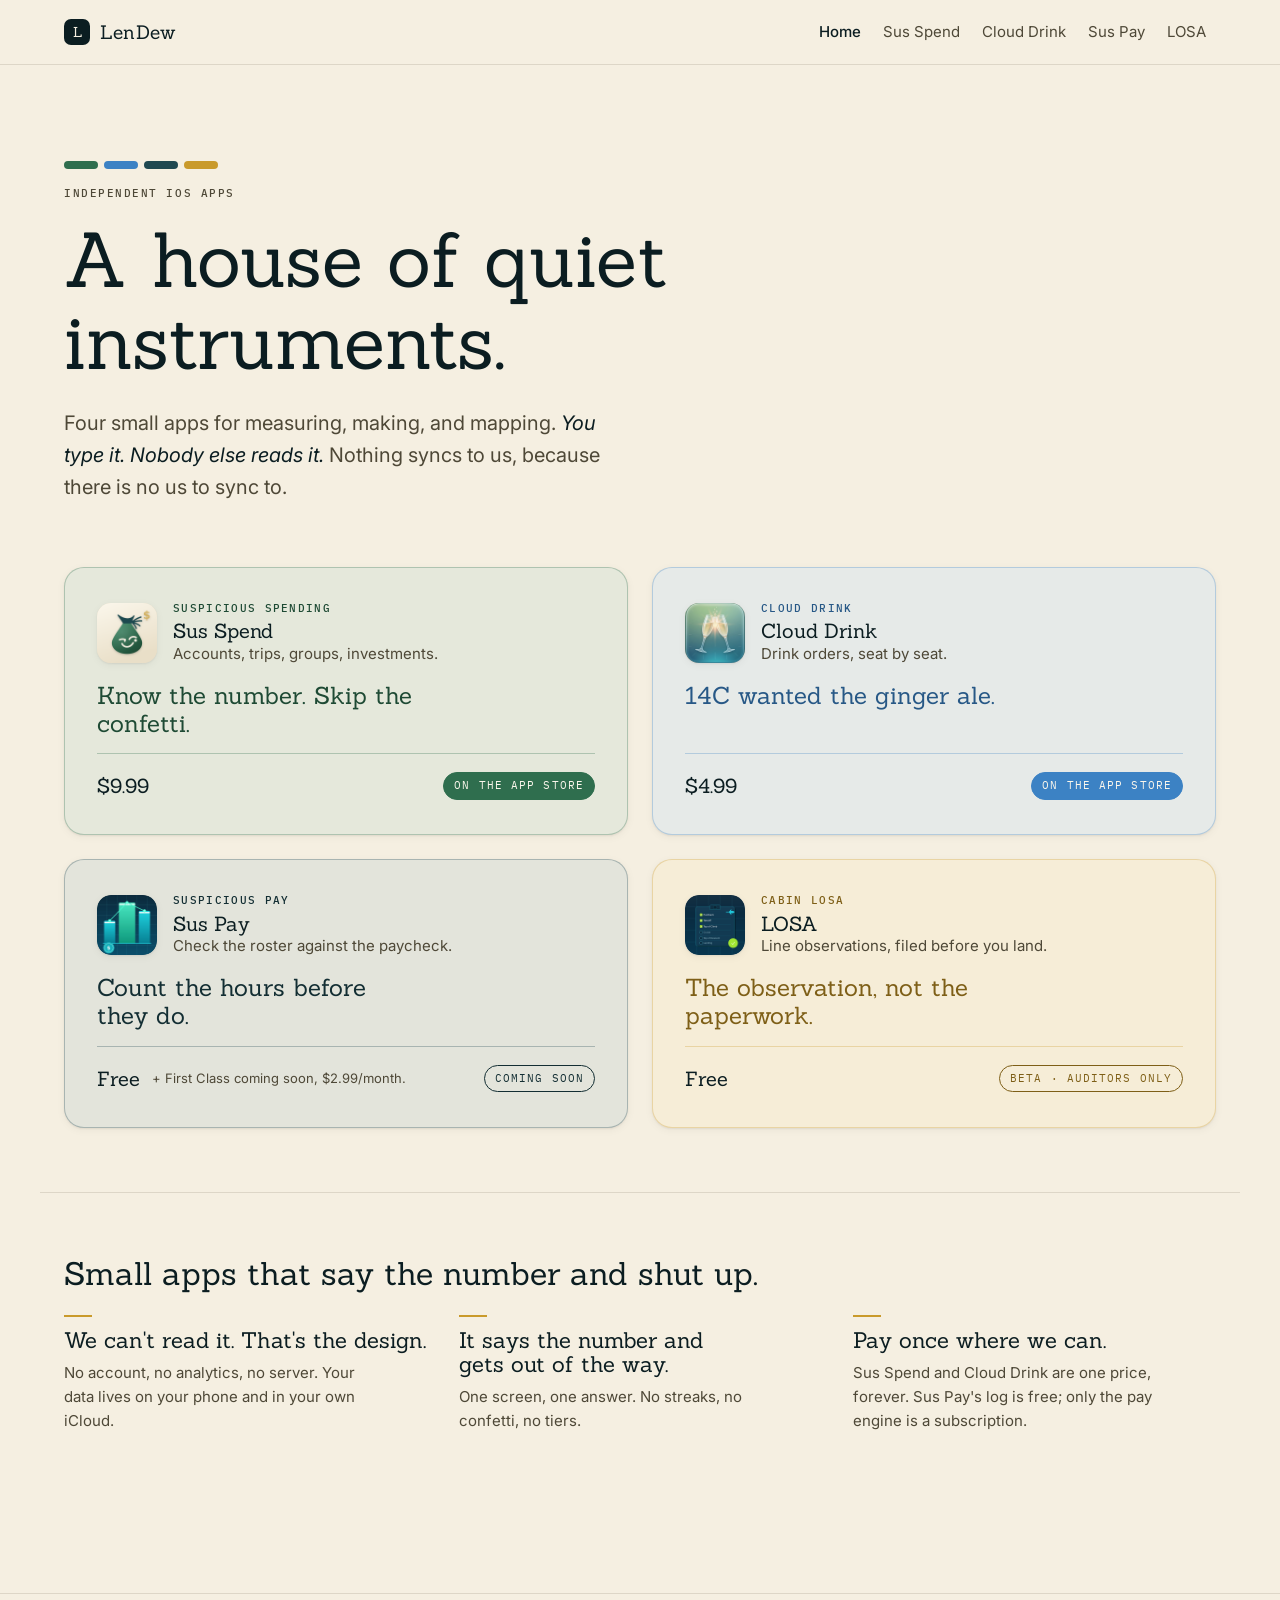
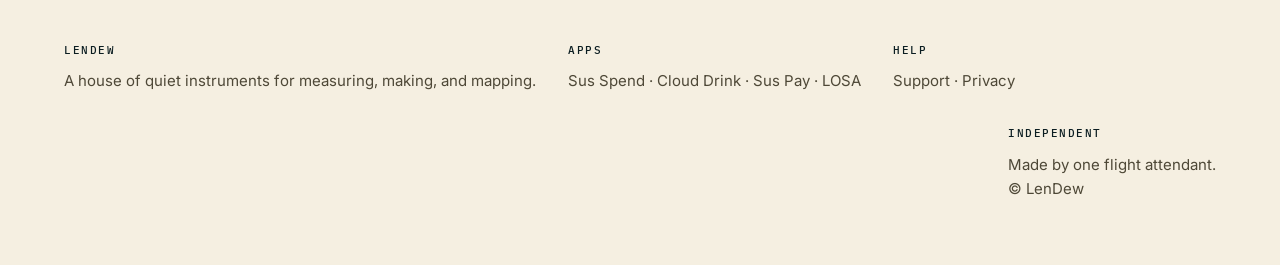
==== commit b05918ee: "Sus Pay: step-by-step setup guide; correct the app page and privacy section Adds sus-pay-guide.html " ====
--- a/index.html
+++ b/index.html
@@ -53,7 +53,7 @@
           <div><div class="store">Suspicious Pay</div><h2>Sus Pay</h2><div class="line">Check the roster against the paycheck.</div></div>
         </div>
         <p class="head">Count the hours before they do.</p>
-        <div class="card-foot"><span class="price">Free</span><span class="price-note">+ $2.99/month for the pay engine.</span><span class="status ">Coming soon</span></div>
+        <div class="card-foot"><span class="price">Free</span><span class="price-note">+ First Class coming soon, $2.99/month.</span><span class="status ">Coming soon</span></div>
       </a>
       <a class="card" href="apps/losa.html" style="--accent:var(--app-losa);--accent-txt:var(--app-losa-txt)">
         <div class="card-top">
--- a/assets/site.css
+++ b/assets/site.css
@@ -169,6 +169,9 @@
 .doc .toc a:hover{background:var(--sunken)}
 .doc dl{display:grid; grid-template-columns:max-content 1fr; gap:6px var(--sp-5); font-size:var(--t-small)}
 .doc dt{color:var(--text-muted)} .doc dd{margin:0}
+.doc ol,.doc ul{padding-left:1.4em; margin-bottom:var(--sp-4)}
+.doc li{margin-bottom:8px}
+.doc li::marker{color:var(--accent-txt)}
 
 footer{border-top:1px solid var(--border); margin-top:var(--sp-9); padding-block:var(--sp-7) var(--sp-8)}
 .foot{display:flex; gap:var(--sp-6); flex-wrap:wrap; align-items:flex-start}
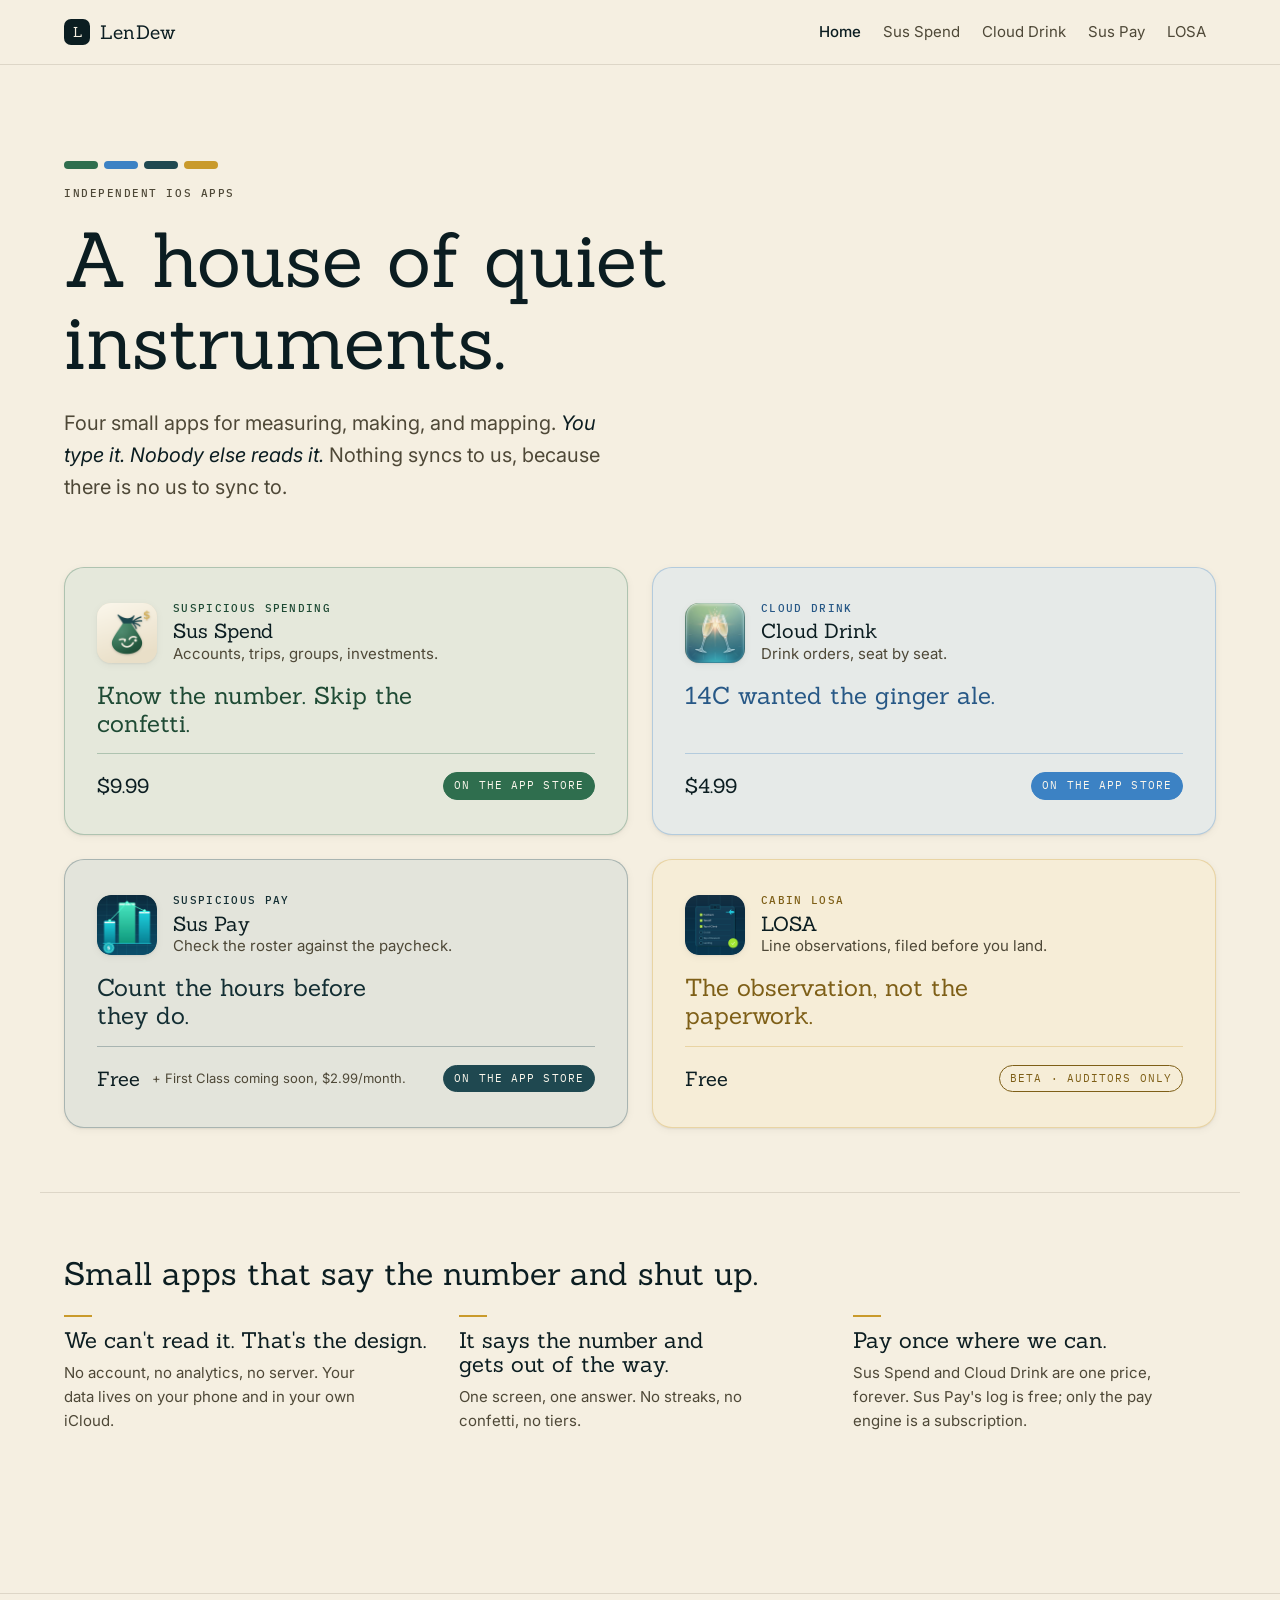
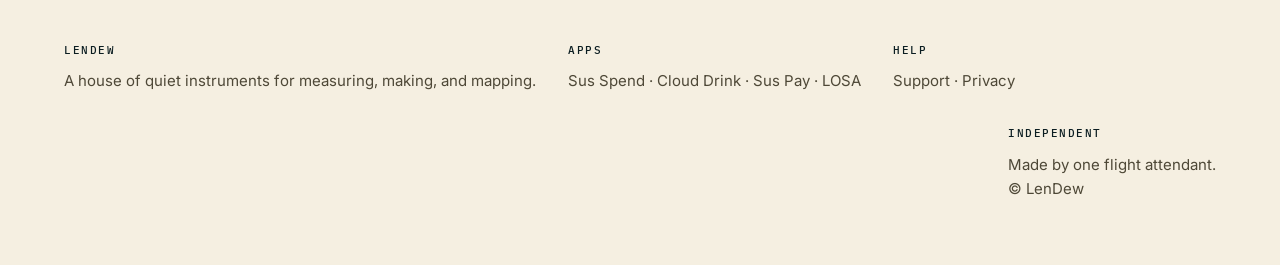
==== commit be983d1d: "Sus Pay is live: link the App Store listing and retire the "coming soon" badge Verified against the " ====
--- a/index.html
+++ b/index.html
@@ -53,7 +53,7 @@
           <div><div class="store">Suspicious Pay</div><h2>Sus Pay</h2><div class="line">Check the roster against the paycheck.</div></div>
         </div>
         <p class="head">Count the hours before they do.</p>
-        <div class="card-foot"><span class="price">Free</span><span class="price-note">+ First Class coming soon, $2.99/month.</span><span class="status ">Coming soon</span></div>
+        <div class="card-foot"><span class="price">Free</span><span class="price-note">+ First Class coming soon, $2.99/month.</span><span class="status live">On the App Store</span></div>
       </a>
       <a class="card" href="apps/losa.html" style="--accent:var(--app-losa);--accent-txt:var(--app-losa-txt)">
         <div class="card-top">
